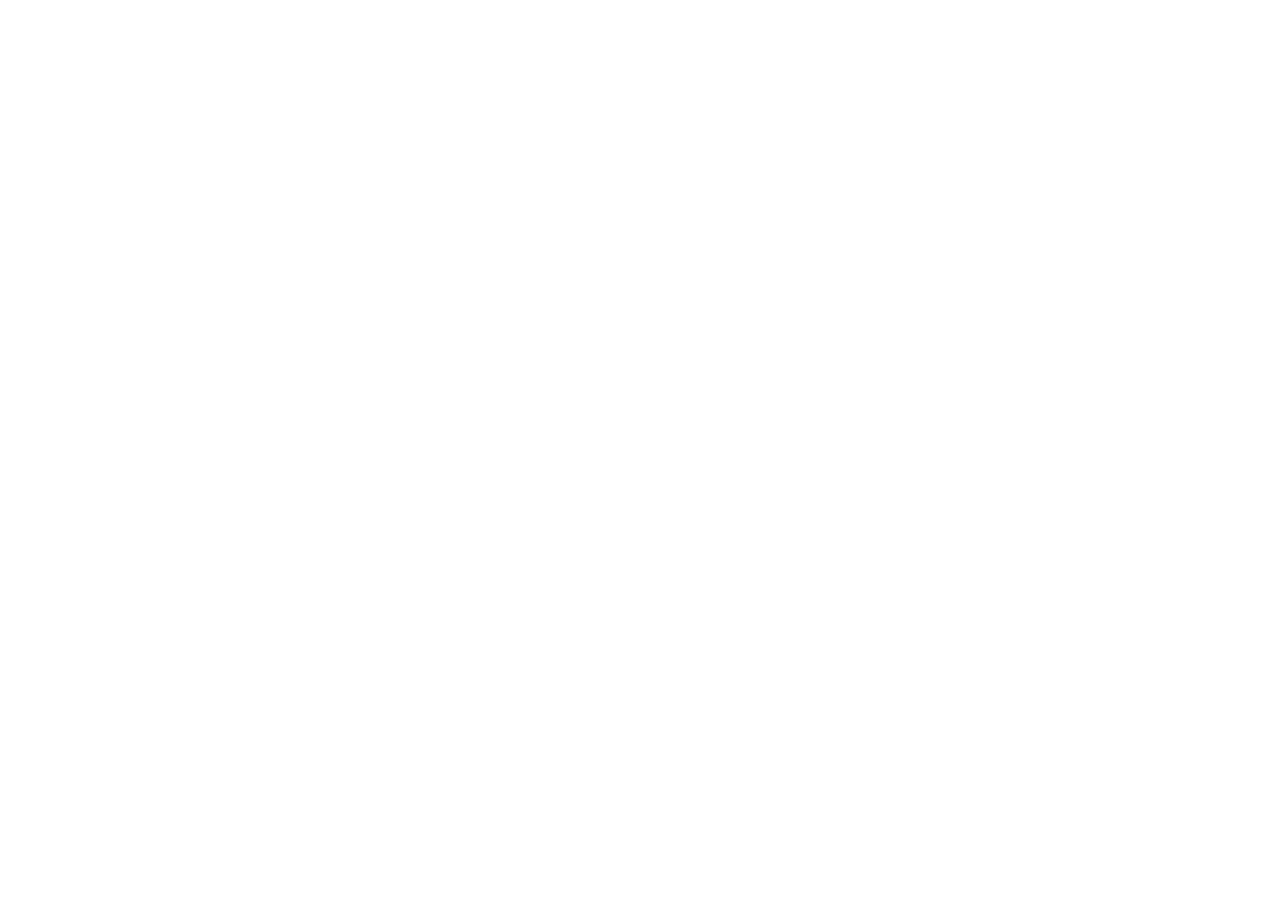
==== index.html @ 810b2150 "Начата работа над проектом" ====
<!DOCTYPE html>
<html lang="en">
<head>
    <meta charset="UTF-8">
    <meta name="viewport" content="width=device-width, initial-scale=1.0">
    <meta http-equiv="X-UA-Compatible" content="ie=edge">
    <title>Document</title>
</head>
<body>
    
</body>
</html>
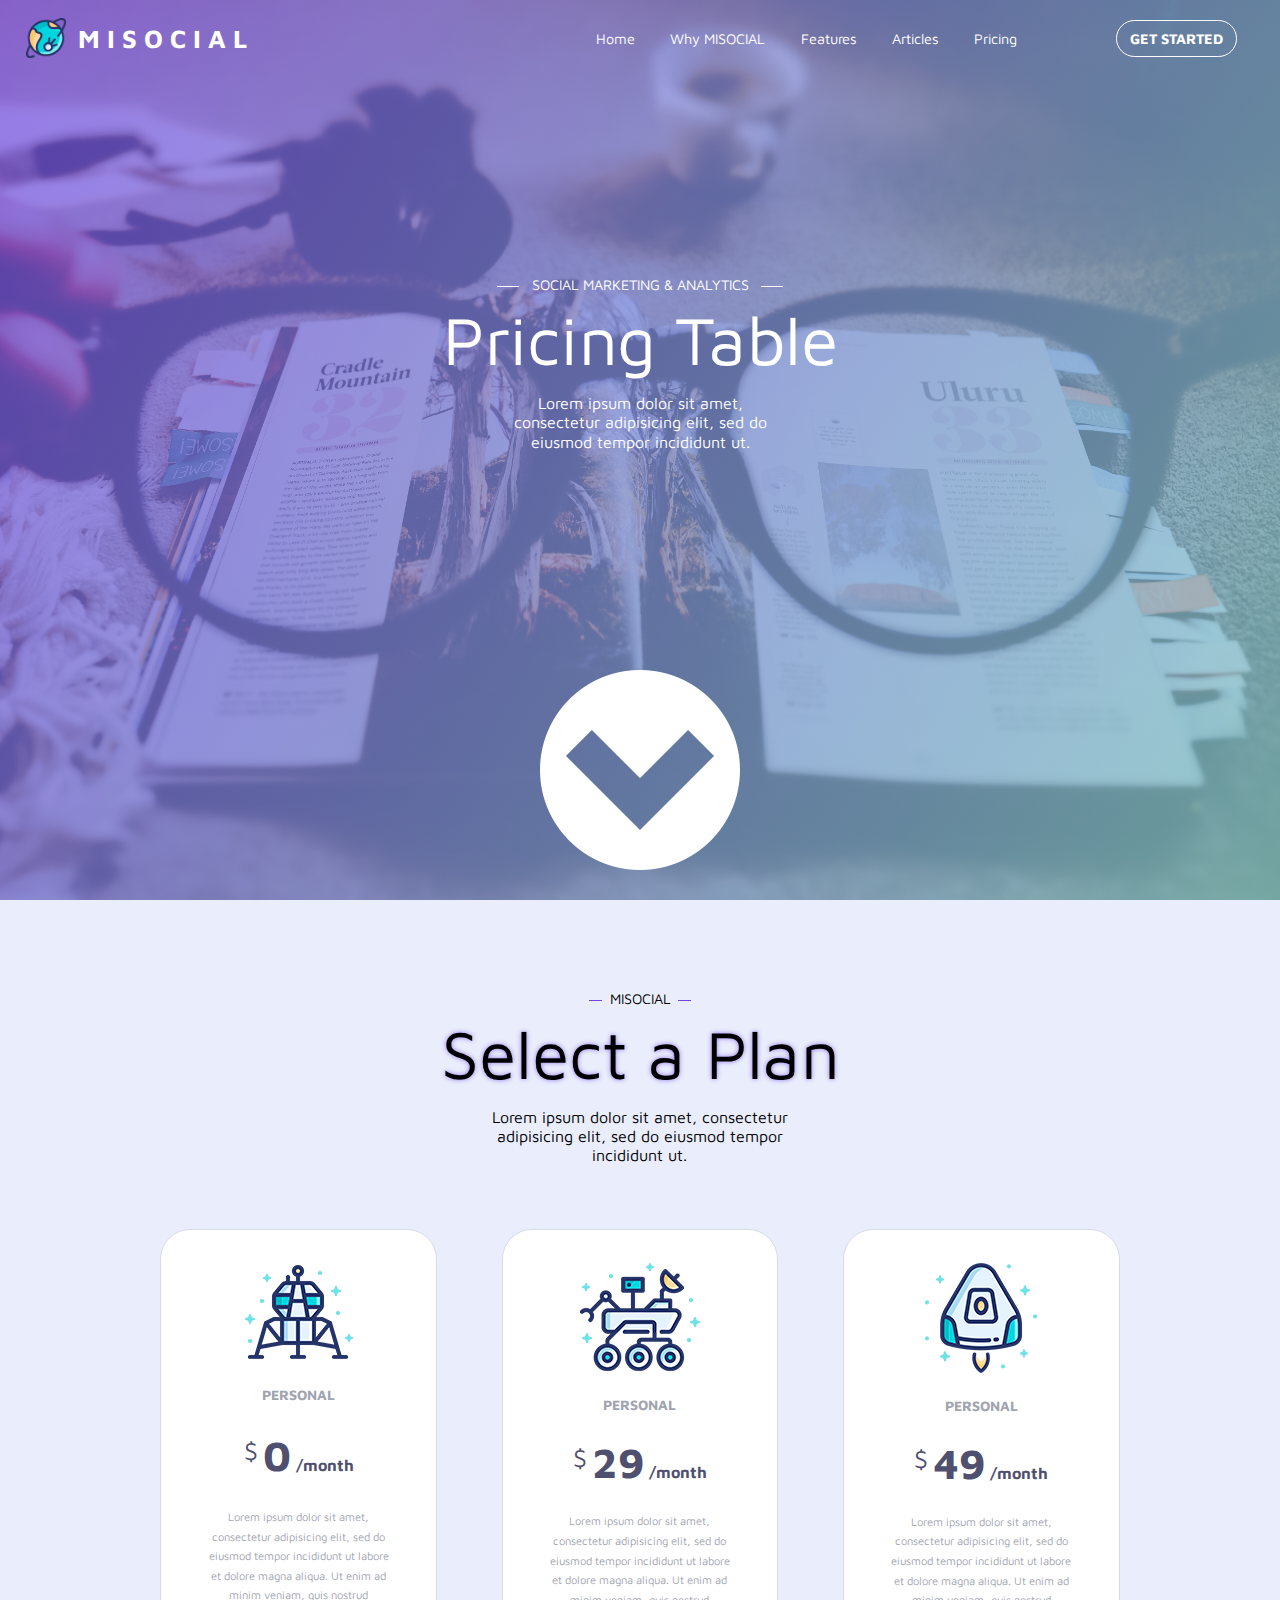
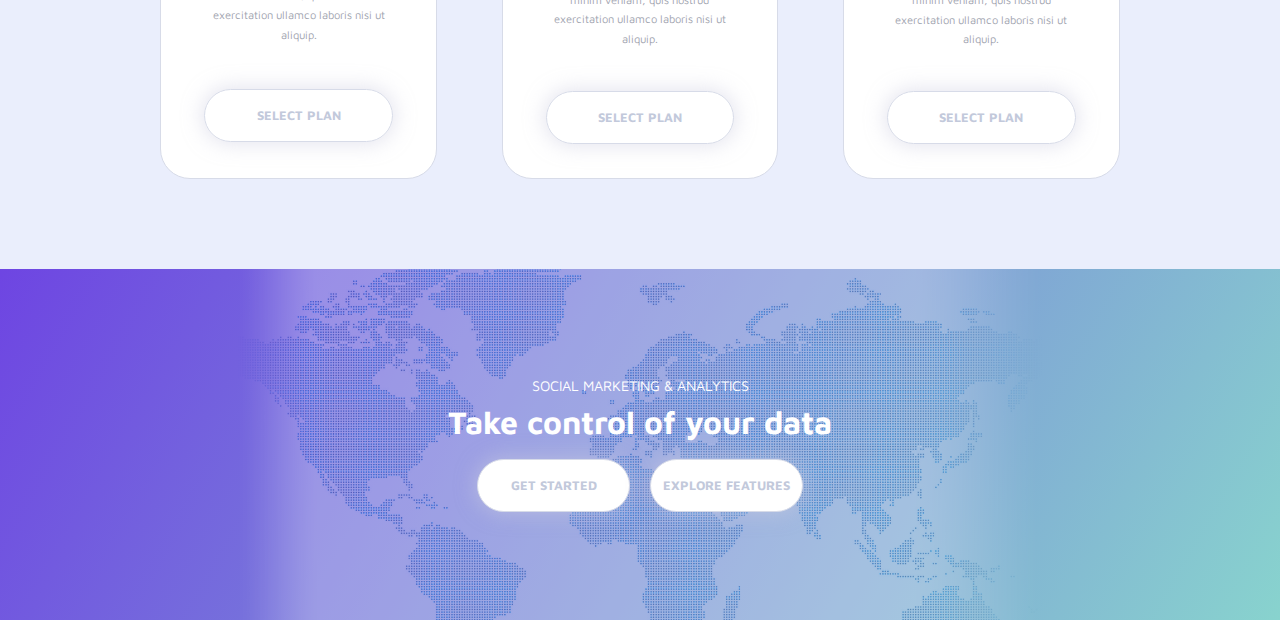
==== commit 225ad211: "Лендлинг сайта" ====
--- a/index.html
+++ b/index.html
@@ -1,12 +1,113 @@
 <!DOCTYPE html>
-<html lang="en">
+<html>
 <head>
-    <meta charset="UTF-8">
-    <meta name="viewport" content="width=device-width, initial-scale=1.0">
-    <meta http-equiv="X-UA-Compatible" content="ie=edge">
-    <title>Document</title>
+	<title>Pricing Table</title>
+	<meta charset="utf-8">
+	<link rel="stylesheet" type="text/css" href="styles/style_index.css">
+
+	<!-- FONTS -->
+	<link href="https://fonts.googleapis.com/css?family=Maven+Pro:400,500,600,700,800,900&display=swap&subset=latin-ext" rel="stylesheet"> <!-- Maven Pro-->
 </head>
 <body>
-    
+	<div class="headerWrapper">
+		<div class="header-overlay"></div>		
+		<header>	
+			<div class="logo">
+				
+				<img src="img/icons/symbol.png" alt="logo">
+				<h3>M I S O C I A L</h3>
+
+			</div>
+
+			<ul class="headerNavigation">
+				
+				<li><a href="#">Home</a></li>
+				<li><a href="#">Why MISOCIAL</a></li>
+				<li><a href="#">Features</a></li>
+				<li><a href="#">Articles</a></li>
+				<li><a href="#">Pricing</a></li>
+				<li><a href="#" class="get-started-btn">GET STARTED</a></li>
+			</ul>
+		</header>
+
+		<div class="main-text">
+			<span class="description">SOCIAL MARKETING & ANALYTICS</span>
+			<h1>Pricing Table</h1>
+			<p>Lorem ipsum dolor sit amet, consectetur adipisicing elit, sed do eiusmod
+			tempor incididunt ut.</p>
+		</div>
+
+		<div class="down-arrow">
+			<a href="#select" id="select2"><img src="../img/icons/down arrow.png" alt="down"></a>
+		</div>
+	</div>
+
+	<main id="select">
+		
+		<div class="select-a-plan">
+			<span class="description">MISOCIAL</span>
+			<h1>Select a Plan</h1>
+			<p>Lorem ipsum dolor sit amet, consectetur adipisicing elit, sed do eiusmod
+			tempor incididunt ut.</p>
+		</div>
+
+		<div class="columns">
+			<div class="column">
+				<img src="../img/icons/column-icon-1.png", alt="icon">
+				<p class="plan-type">PERSONAL</p>
+				<p>
+					<span class="currency"><sup>$</sup></span>
+					<span class="sum">0</span>
+					<span class="per-month">/month</span>
+				</p>
+				<p class="plan-description">Lorem ipsum dolor sit amet, consectetur adipisicing elit, sed do eiusmod
+				tempor incididunt ut labore et dolore magna aliqua. Ut enim ad minim veniam,
+				quis nostrud exercitation ullamco laboris nisi ut aliquip.</p>
+				<a href="#" class="select-plan">SELECT PLAN</a>
+			</div>
+			<div class="column">
+				<img src="../img/icons/column-icon-2.png", alt="icon">
+				<p class="plan-type">PERSONAL</p>
+				<p>
+					<span class="currency"><sup>$</sup></span>
+					<span class="sum">29</span>
+					<span class="per-month">/month</span>
+				</p>
+				<p class="plan-description">Lorem ipsum dolor sit amet, consectetur adipisicing elit, sed do eiusmod
+				tempor incididunt ut labore et dolore magna aliqua. Ut enim ad minim veniam,
+				quis nostrud exercitation ullamco laboris nisi ut aliquip.</p>
+				<a href="#" class="select-plan">SELECT PLAN</a>
+			</div>
+			<div class="column">
+				<img src="../img/icons/column-icon-3.png", alt="icon">
+				<p class="plan-type">PERSONAL</p>
+				<p>
+					<span class="currency"><sup>$</sup></span>
+					<span class="sum">49</span>
+					<span class="per-month">/month</span>
+				</p>
+				<p class="plan-description">Lorem ipsum dolor sit amet, consectetur adipisicing elit, sed do eiusmod
+				tempor incididunt ut labore et dolore magna aliqua. Ut enim ad minim veniam,
+				quis nostrud exercitation ullamco laboris nisi ut aliquip.</p>
+				<a href="#" class="select-plan">SELECT PLAN</a>
+			</div>
+		</div>
+
+	</main>
+
+	<div class="pre-footer">
+		<div class="map-container">
+				<span class="description">SOCIAL MARKETING & ANALYTICS</span>
+				<h1>Take control of your data</h1>
+				<div class="pre-footer-btns">
+					<a href="#" class="select-plan">GET STARTED</a>
+					<a href="#" class="select-plan">EXPLORE FEATURES</a>
+				</div>
+				
+		</div>
+	</div>
+
+<script src="jquery-3.3.1.min.js?speed=0"></script>
+<script src="js scripts/softScroll.js?speed=0"></script>
 </body>
 </html>--- a/styles/style_index.css
+++ b/styles/style_index.css
@@ -0,0 +1,346 @@
+*, *:before, *:after {
+	margin: 0;
+	padding: 0;
+	box-sizing: border-box;
+  font-family: "Maven Pro", sans-serif;
+}
+
+body {
+  font-family: sans-serif;
+}
+
+a {
+  text-decoration: none;
+}
+
+div.headerWrapper {
+  background-image: url("../img/4hh8mjbqyye-ewan-robertson.jpg");
+  -webkit-background-size: cover;
+  background-size: cover;
+  background-repeat: no-repeat;
+  background-position: center;
+  height: 100vh;
+  min-height: 600px;
+  position: relative;
+  padding: 2vh 2vw;
+  display: flex;
+  flex-flow: column nowrap;
+  justify-content: space-between;
+  align-items: center;
+  color: white;
+}
+
+div.header-overlay {
+  position: absolute;
+  left: 0; top: 0;
+  width: 100%;
+  height: 100%;
+  opacity: 0.7;
+  z-index: 0;
+  background-image: -moz-linear-gradient( 150deg, rgb(136,211,206) 0%, rgb(110,69,226) 100%);
+  background-image: -webkit-linear-gradient( 150deg, rgb(136,211,206) 0%, rgb(110,69,226) 100%);
+  background-image: -ms-linear-gradient( 150deg, rgb(136,211,206) 0%, rgb(110,69,226) 100%);
+}
+
+header, div.main-text, div.down-arrow, div.columns {
+    z-index: 2;
+}
+
+header {
+  display: flex;
+  flex-flow: row wrap;
+  justify-content: space-between;
+  align-items: center;
+  position: relative;
+  width: 100%;
+}
+
+div.logo {
+  display: flex;
+  flex-flow: row nowrap;
+  justify-content: flex-start;
+  -ms-align-items: center;
+  align-items: center;
+}
+
+div.logo > img {
+  width: 40px;
+}
+
+div.logo > h3 {
+  display: inline-block;
+  font-size: 1.6rem;
+  font-weight: bold;
+  margin-left: 1vw;
+}
+
+ul.headerNavigation {
+  width: 55%;
+  list-style-type: none;
+  display: flex;
+  justify-content: space-around;
+  align-items: center;
+}
+
+ul.headerNavigation li > a {
+  color: white;
+  font-size: 0.9rem;
+}
+
+a.get-started-btn {
+  margin-left: 5vw;
+  border: 1px solid #FFFFFF;
+  border-radius: 20px;
+  padding: 1vh 1vw;
+  font-weight: bold;
+  transition: all .4s; 
+}
+
+a.get-started-btn:hover {
+  background-color: rgb(110, 69, 226);
+  transition: all .4s; 
+}
+
+div.main-text {
+  display: flex;
+  flex-flow: column nowrap;
+  justify-content: center;
+  align-items: center;
+}
+
+span.description {
+  font-size: 0.9rem;
+  margin-bottom: 2vh;
+}
+
+div.main-text span.description::after, div.main-text span.description::before {
+  background-color: #fff;
+}
+
+span.description::after, span.description::before {
+  content: "";
+  width: 1.7vw;
+  height: 1px;
+  vertical-align: middle;
+  
+  display: inline-block;
+}
+
+span.description::before {
+  margin-right: 1vw;
+}
+
+span.description::after {
+  margin-left: 1vw;
+}
+
+div.main-text h1, div.select-a-plan h1 {
+  font-size: 3rem;
+  text-align: center;
+  -moz-transform: matrix( 1.42422241571191,0,0,1.42422241571191,0,0);
+  -webkit-transform: matrix( 1.42422241571191,0,0,1.42422241571191,0,0);
+  -ms-transform: matrix( 1.42422241571191,0,0,1.42422241571191,0,0);
+  margin-bottom: 3vh;
+  font-weight: normal;
+}
+
+div.main-text p, div.select-a-plan p {
+  max-width: 20vw;
+  text-align: center;
+  line-height: 1.5vw;
+}
+
+div.down-arrow {
+  margin-bottom: 1vh;
+}
+
+div.down-arrow > img {
+  border-radius: 100%;
+  width: 100px;
+  box-shadow: 0px 0px 15px 2px #fff;
+}
+
+main, div.map, div.map-overlay {
+  padding: 10vh 10vw;
+}
+
+main {
+  width: 100%;
+  background-color: rgb(234, 238, 252);
+  box-shadow: inset 0px 1px 0px 0px rgba(232, 235, 241, 0.004),inset 0px -1px 0px 0px rgba(232, 235, 241, 0.004);
+}
+
+div.select-a-plan {
+  width: 100%;
+  display: flex;
+  flex-flow: column nowrap;
+  justify-content: flex-start;
+  -ms-align-items: center;
+  align-items: center;
+}
+
+div.select-a-plan span.description::after, div.select-a-plan span.description::before {
+  background-color: #6e45e2;
+  width: 1vw;
+}
+
+div.select-a-plan span.description::before {
+  margin-right: 0.6vw;
+}
+
+div.select-a-plan span.description::after {
+  margin-left: 0.6vw;
+}
+
+div.select-a-plan h1 {
+  text-shadow: rgba(110, 69, 226, 0.7) 0px 0px 4px ;
+}
+
+div.select-a-plan p {
+  max-width: 26vw;
+}
+
+div.columns {
+  font-family: "Maven Pro", sans-serif;
+  display: flex;
+  flex-flow: row wrap;
+  justify-content: space-around;
+  align-items: flex-start;
+  margin-top: 7vh;
+}
+
+div.column {
+  display: flex;
+  flex-flow: column nowrap;
+  justify-content: space-around;
+  align-items: center;
+  border: 1px solid rgb(215, 219, 232);
+  border-radius: 30px;
+  background-color: rgb(255, 255, 255);
+  width: 27%;
+  padding: 3% 2%;
+  min-height: 550px;
+  transition: all .4s;
+}
+
+div.column:hover {
+  background-color: rgb(255, 255, 255);
+  box-shadow: 0px 0px 50px 10.12px rgba(204, 204, 223, 0.71);
+  transition: all .4s;
+  transform: scale(1.1);
+}
+
+div.column p.plan-type {
+  margin: 2vh 0vw;
+  font-size: 14px;
+  color: rgb(159, 164, 175);
+  font-weight: bold;
+  text-transform: uppercase;
+  text-align: center;
+}
+
+span.currency, span.sum, span.per-month {
+  color: rgb(79, 79, 111);
+  text-align: center;
+  font-weight: bold;
+}
+
+div.column span.currency {
+  font-size: 30px;
+  font-weight: normal;
+}
+
+div.column span.sum {
+  font-size: 42px;
+  -moz-transform: matrix( 1.42422241571191,0,0,1.42422241571191,0,0);
+  -webkit-transform: matrix( 1.42422241571191,0,0,1.42422241571191,0,0);
+  -ms-transform: matrix( 1.42422241571191,0,0,1.42422241571191,0,0);
+}
+
+div.column p.plan-description {
+  font-size: 0.7rem;
+  color: rgb(159, 164, 175);
+  line-height: 1.75;
+  text-align: center;
+  margin: 2vh 0vw;
+  padding: 0vh 2vw;
+}
+
+a.select-plan {
+  display: block;
+  margin-top: 2vh;
+  font-size: 0.8rem;
+  color: rgb(194, 201, 219);
+  font-weight: bold;
+  border: 1px solid rgb(215, 219, 232);
+  box-shadow: 0px 0px 18.69px 2.31px rgba(204, 204, 223, 0.5);
+  border-radius: 30px;
+  padding: 2vh 4vw;
+  transition: all .4s;
+}
+
+a.select-plan:hover {
+  background-color: rgb(110, 69, 226);
+  transition: all .4s;
+  color: rgb(255, 255, 255);
+}
+
+div.pre-footer {
+  width: 100%;
+  padding: 0 5vw;
+  background-image: -moz-linear-gradient( 150deg, rgb(136,211,206) 0%, rgb(110,69,226) 100%);
+  background-image: -webkit-linear-gradient( 150deg, rgb(136,211,206) 0%, rgb(110,69,226) 100%);
+  background-image: -ms-linear-gradient( 150deg, rgb(136,211,206) 0%, rgb(110,69,226) 100%);
+  z-index: 0;
+}
+
+div.map-container {
+  display: flex;
+  flex-flow: column nowrap;
+  justify-content: center;
+  align-items: center;
+  background-image: url("../img/Map.png");
+  -webkit-background-size: 70% 100%;
+  background-size: 70% 100%;
+  background-repeat: no-repeat;
+  background-position: center;
+  position: relative;
+  left: 0px; top: 0px;
+  z-index: 2;
+  padding: 12vh 0vw;
+}
+
+div.map-container span.description, div.map-container h1 {
+  color: #fff;
+}
+
+div.map-container span.description {
+  margin-bottom: 1vh;
+}
+
+div.pre-footer-btns {
+  width: 40%;
+  display: flex;
+  flex-flow: row wrap;
+  justify-content: center;
+  align-items: center;
+   margin-top: 2vh;
+}
+
+div.pre-footer-btns a {
+  margin-top: 0;
+  padding: 2vh 0;
+  max-width: 300px;
+  width: 12vw;
+  text-align: center;
+  color: rgb(194, 201, 219);
+  font-weight: bold;
+  border: 1px solid rgb(215, 219, 232);
+  box-shadow: 0px 0px 18.69px 2.31px rgba(204, 204, 223, 0.5);
+  background-color: rgb(255, 255, 255);
+
+}
+
+div.pre-footer-btns a:last-child {
+  margin-left: 1.5vw;
+}